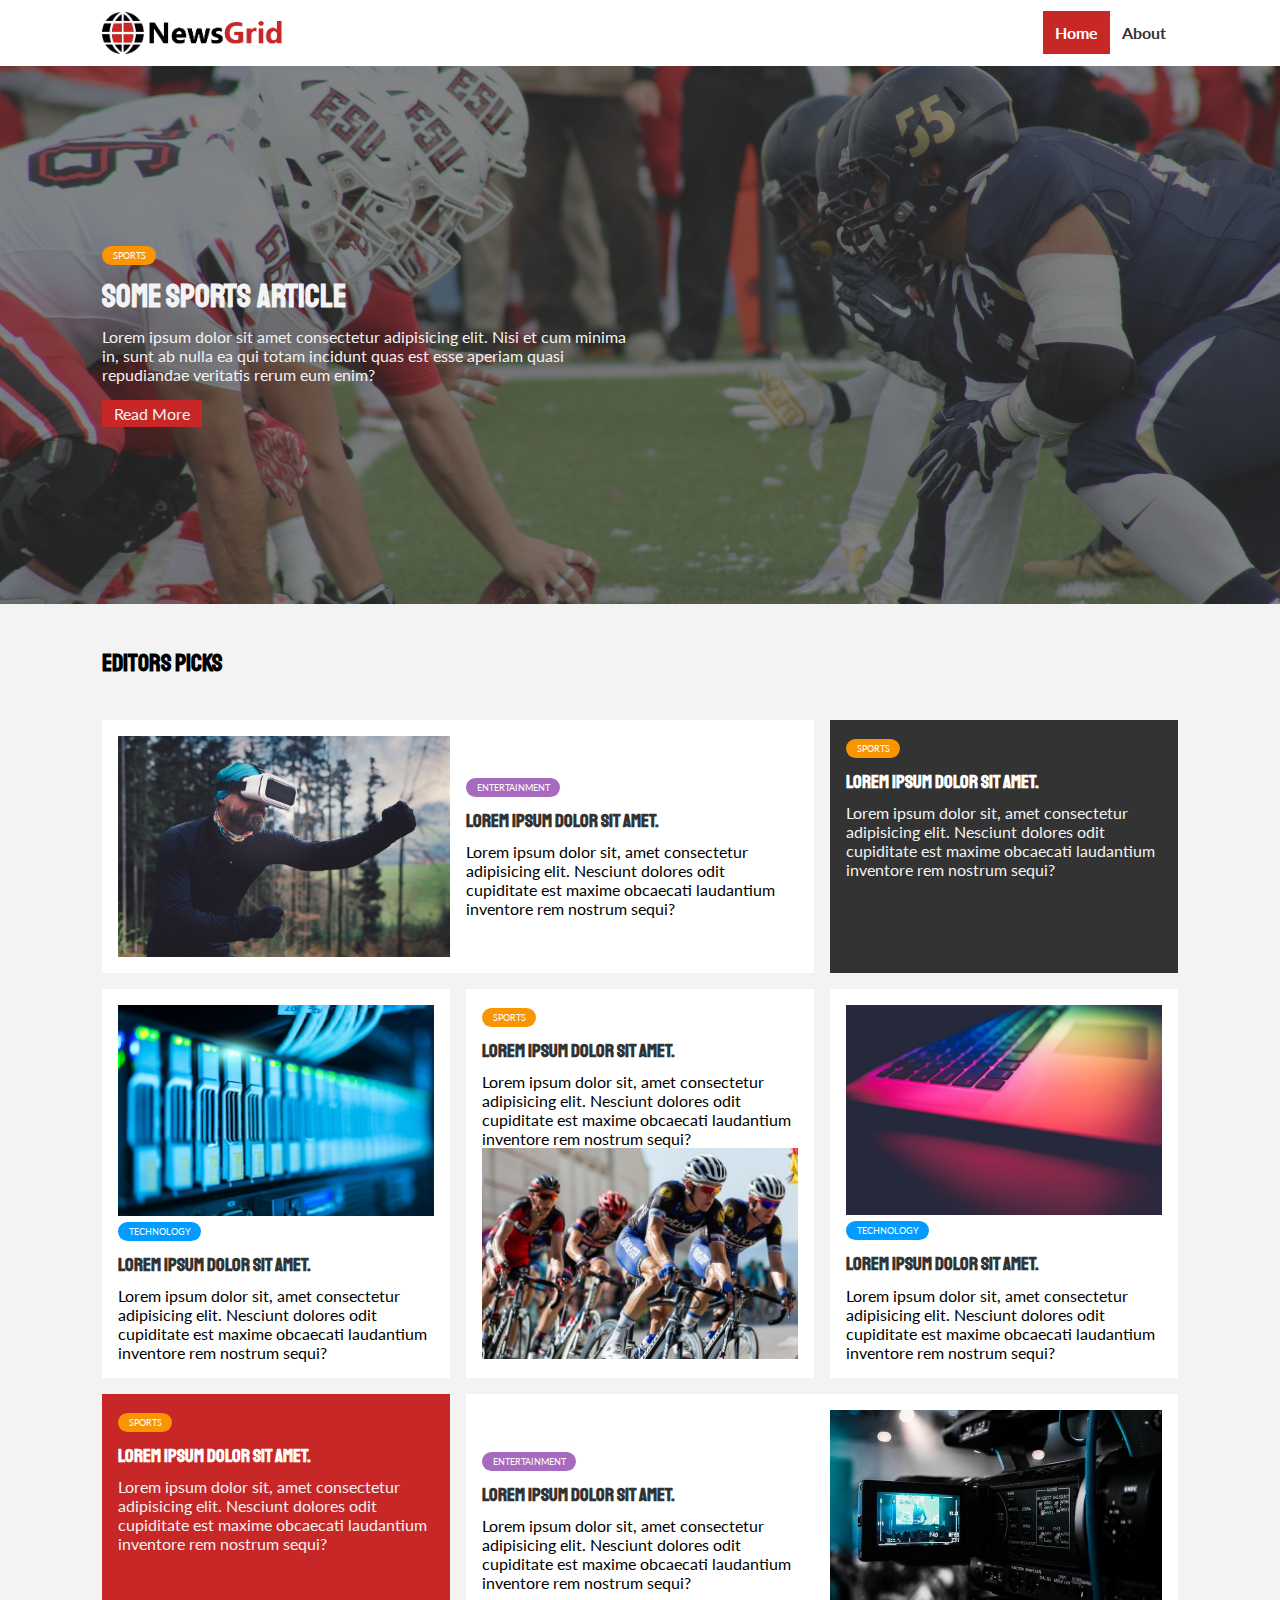
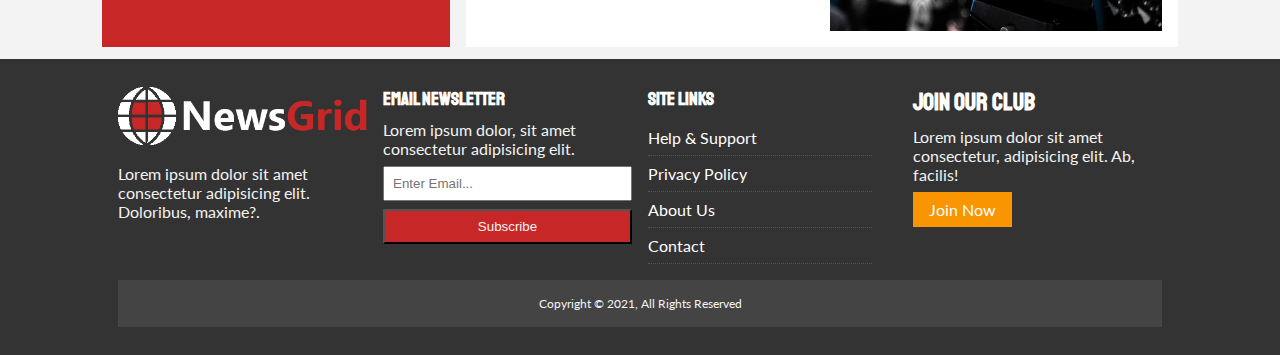
==== index.html @ 9d9fd3ea "Initial commit" ====
<!DOCTYPE html>
<html lang="en">
<head>
    <meta charset="UTF-8">
    <meta http-equiv="X-UA-Compatible" content="IE=edge">
    <meta name="viewport" content="width=device-width, initial-scale=1.0">
    <link rel="shortcut icon" type="image/x-icon" href="favicon.ico">
    <link rel="stylesheet" href="https://use.fontawesome.com/releases/v5.6.3/css/all.css" integrity="sha384-UHRtZLI+pbxtHCWp1t77Bi1L4ZtiqrqD80Kn4Z8NTSRyMA2Fd33n5dQ8lWUE00s/" crossorigin="anonymous">
    <link href="https://fonts.googleapis.com/css?family=Lato|Staatliches" rel="stylesheet">
    <link rel="stylesheet" href="css/style.css">
    <link rel="stylesheet" href="css/mobile.css" media="screen and (max-width:768px)">
    <title>NewsGrid | All Latest News</title>
</head>
<body>
    <nav id="main-nav">
        <div class="container">
            <img src="img/logo.png" alt="News" class="logo">
            <div class="social">
                <a href="https:\\facebook.com" target="_blank"><i class="fab fa-facebook fa-2x"></i></a>
                <a href="https:\\twitter.com" target="_blank"><i class="fab fa-twitter fa-2x"></i></a>
                <a href="https:\\instagram.com" target="_blank"><i class="fab fa-instagram fa-2x"></i></a>
                <a href="https:\\youtube.com" target="_blank"><i class="fab fa-youtube fa-2x"></i></a>
            </div>
            <ul>
                <li><a class="current" href="index.html">Home</a></li>
                <li><a href="about.html">About</a></li>
            </ul>
        </div>
    </nav>
    <header id="showcase">
        <div class="container">
            <div class="showcase-container">
                <div class="showcase-content">
                    <div class="category sports-category">Sports</div>
                    <h1>Some Sports Article</h1>
                    <p>Lorem ipsum dolor sit amet consectetur adipisicing elit. Nisi et cum minima in, sunt ab nulla ea qui totam incidunt quas est esse aperiam quasi repudiandae veritatis rerum eum enim?</p>
                    <a href="article.html" class="btn btn-primary">Read More</a>
                </div>
            </div>
        </div>
    </header>
 <section id="home-articles">
     <div class="container">
         <h2 class="py-2">Editors Picks</h2>
         <div class="articles-container">
             <article class="card">
                 <img src="./img/articles/ent1.jpg" alt="">
                 <div>
                     <div class="category ent-category">Entertainment</div>
                     <h3><a href="articles.html">Lorem ipsum dolor sit amet.</a></h3>
                     <p>Lorem ipsum dolor sit, amet consectetur adipisicing elit. Nesciunt dolores odit cupiditate est maxime obcaecati laudantium inventore rem nostrum sequi?</p>
                 </div>
             </article>
             <article class="card bg-dark">
                     <div class="category sports-category">Sports</div>
                     <h3><a href="articles.html">Lorem ipsum dolor sit amet.</a></h3>
                     <p>Lorem ipsum dolor sit, amet consectetur adipisicing elit. Nesciunt dolores odit cupiditate est maxime obcaecati laudantium inventore rem nostrum sequi?</p>
             </article>
             <article class="card">
                 <img src="./img/articles/tech1.jpg" alt="">
                 <div>
                     <div class="category tech-category">Technology</div>
                     <h3><a href="articles.html">Lorem ipsum dolor sit amet.</a></h3>
                     <p>Lorem ipsum dolor sit, amet consectetur adipisicing elit. Nesciunt dolores odit cupiditate est maxime obcaecati laudantium inventore rem nostrum sequi?</p>
                 </div>
             </article>
             <article class="card">
                 <div>
                     <div class="category sports-category">Sports</div>
                     <h3><a href="articles.html">Lorem ipsum dolor sit amet.</a></h3>
                     <p>Lorem ipsum dolor sit, amet consectetur adipisicing elit. Nesciunt dolores odit cupiditate est maxime obcaecati laudantium inventore rem nostrum sequi?</p>
                     <img src="./img/articles/sports1.jpg" alt="">
                 </div>
             </article>
             <article class="card">
                 <img src="./img/articles/tech2.jpg" alt="">
                 <div>
                     <div class="category tech-category">Technology</div>
                     <h3><a href="articles.html">Lorem ipsum dolor sit amet.</a></h3>
                     <p>Lorem ipsum dolor sit, amet consectetur adipisicing elit. Nesciunt dolores odit cupiditate est maxime obcaecati laudantium inventore rem nostrum sequi?</p>
                 </div>
             </article>
             <article class="card bg-primary">
                 <div class="category sports-category">Sports</div>
                 <h3><a href="articles.html">Lorem ipsum dolor sit amet.</a></h3>
                 <p>Lorem ipsum dolor sit, amet consectetur adipisicing elit. Nesciunt dolores odit cupiditate est maxime obcaecati laudantium inventore rem nostrum sequi?</p>
             </article>
             <article class="card">
                 <div>
                     <div class="category ent-category">Entertainment</div>
                     <h3><a href="articles.html">Lorem ipsum dolor sit amet.</a></h3>
                     <p>Lorem ipsum dolor sit, amet consectetur adipisicing elit. Nesciunt dolores odit cupiditate est maxime obcaecati laudantium inventore rem nostrum sequi?</p>
                 </div>
                 <img src="./img/articles/ent2.jpg" alt="">
             </article>
       </div>
 </div>
 </section>
 <footer id="footer-info" class="bg-dark">
     <div class="container">
         <div class="footer-container">
             <div>
                 <img src="./img/logo_light.png" alt="">
                 <p>Lorem ipsum dolor sit amet consectetur adipisicing elit. Doloribus, maxime?.</p>
             </div>
             <div>
                 <h3>Email NewsLetter</h3>
                 <p>Lorem ipsum dolor, sit amet consectetur adipisicing elit.</p>
                 <input type="email" placeholder="Enter Email...">
                 <input type="submit" value="Subscribe" class="btn btn-primary">
             </div>
             <div>
                 <h3>Site Links</h3>
                 <ul class="list">
                     <li><a href="#">Help & Support</a></li>
                     <li><a href="#">Privacy Policy</a></li>
                     <li><a href="#">About Us</a></li>
                     <li><a href="#">Contact</a></li>
                 </ul>
             </div>
             <div>
                 <h2>Join Our Club</h2>
                 <p>Lorem ipsum dolor sit amet consectetur, adipisicing elit. Ab, facilis!</p>
                 <a href="#" class="btn btn-secondary">Join Now</a>
             </div>
             <p>Copyright &copy; 2021, All Rights Reserved</p>
         </div>
     </div>
 </footer>
</body>
</html>
---- css/style.css ----
:root{
--primary-color:#c72727;
--secondary-color:#f99500;
--light-color:#f3f3f3;
--dark-color:#333;
--max-width:1100px;
}
.category{
--sports-color:#f99500;
--ent-color:#a66bbe;
--tech-color:#009cff;
}
*{
margin:0;
padding:0;
box-sizing:border-box;
}
body{
font-family:'Lato',sans-serif;
background:var(--light-color);
}
ul{
list-style:none;
}
a{
text-decoration:none;
color:#333;
}
img{
width:100%;
}
/*Utility Classes*/
h1, h2, h3, h4, h5, h6{
font-family: 'Staatliches',cursive;
margin-bottom: 0.55rem;
line-height:1.3;
}
.container{
max-width: var(--max-width);
overflow:hidden;
margin:auto;
padding: 0.75rem;
}
.btn{
padding:0.25rem 0.75rem;
color:var(--light-color);
display:inline-block;
}
.btn-dark{background:var(--dark-color);}
.btn-primary{background:var(--primary-color);}
.btn-secondary{background:var(--secondary-color);}
.btn-block{
display:block;
width:100%;
text-align:center;
margin-top:0.5rem;
}
.btn:hover{
opacity:0.9;
}
.category{
display:inline-block;
border-radius:10px;
font-size:0.55rem;
text-transform:uppercase;
color:#fff;
margin-bottom:0.75rem;
padding:0.25rem 0.66rem;
}
.card{
background:#fff;
padding:1rem;
}
.py-1{padding:1.5rem 0}
.py-2{padding:2rem 0}
.py-3{padding:3rem 0}
.bg-dark{background:var(--dark-color);}
.bg-primary{background:var(--primary-color);}
.bg-secondary{background:var(--secondary-color);}
.bg-dark{
background:var(--dark-color);
color:var(--light-color);
}
.bg-primary{
background:var(--primary-color);
color:var(--light-color);
}
.bg-secondary{
background:var(--secondary-color);
color:var(--light-color);
}
.bg-dark h1,
.bg-dark h2,
.bg-dark h3,
.bg-dark a,
.bg-primary h1,
.bg-primary h2,
.bg-primary h3,
.bg-primary a,
.bg-secondary h1,
.bg-secondary h2,
.bg-secondary h3,
.bg-secondary a{
color:#fff;
}
.l-heading{
font-size:3rem;
}
.list li {
padding: .5rem 0;
border-bottom: #555 dotted 1px;
width: 90%;
}
.list li a:hover {
color: var(--primary-color) !important;
}
/*Main Navbar*/
#main-nav{
position:sticky;
top:0;
background:#fff;
z-index:2;
}
#main-nav .logo{
    width:180px;
}
#main-nav .container{
display:grid;
grid-template-columns: 6fr 3fr 2fr;
align-items:center;
}
#main-nav ul{
justify-self:end;
display:flex;
}
#main-nav ul li a{
padding:0.75rem;
font-weight:bold;
}
#main-nav ul li a.current{
    background:var(--primary-color);
    color:#fff;
}
#main-nav ul li a:hover{
background:var(--light-color);
color:#333;
}
#main-nav .social{
justify-self:center;
}
#main-nav .social i{
    padding-right:0.5rem;
    color:#777;
}
/*ShowCase*/
#showcase{
background:var(--dark-color);
color:var(--light-color);
padding:2rem;
position:relative;
}
#showcase:before{
content:'';
background:url(../img/featured.jpg) no-repeat center center/cover;
position:absolute;
top:0;
left:0;
width:100%;
height:100%;
opacity:0.4;
}
#showcase .showcase-container{
display:grid;
grid-template-columns:repeat(2, 1fr);
align-items:center;
justify-content:center;
height:50vh;
}
.sports-category{background:var(--sports-color);}
.ent-category{background:var(--ent-color);}
.tech-category{background:var(--tech-color);}
#showcase .showcase-container p{
margin-bottom:1rem;
}
#showcase .showcase-content{
z-index:1;
}
/*Articles*/
#home-articles .articles-container{
display:grid;
grid-template-columns:repeat(3, 1fr);
grid-gap:1rem;
}
#home-articles .articles-container > *:first-child,
#home-articles .articles-container > *:last-child{
display:grid;
grid-template-columns:repeat(2, 1fr);
grid-gap:1rem;
align-items:center;
grid-column:1 / span 2;
}
#home-articles .articles-container > *:last-child{
grid-column:2/ span 2;
}
/*Footer*/
#footer-info .footer-container{
display:grid;
grid-template-columns:repeat(4, 1fr);
grid-gap:1rem;
padding:1rem;
}
#footer-info .footer-container div:first-child img{
margin-bottom:1rem;
}
#footer-info .footer-container > p{
background:rgb(68, 68, 68);
grid-column: 1/ span 4;
padding:1rem;
text-align:center;
font-size: 0.75rem;
}
#footer-info .footer-container div:nth-child(2) input {
width:100%;
margin-top:0.5rem;
padding:0.5rem;
}
#footer-info .footer-container div:nth-child(4) a{
margin-top:0.5rem;
padding:0.5rem 1rem;
}
/*Main article*/
.page-container {
    display: grid;
    grid-template-columns: 5fr 2fr;
    margin: 2rem 0;
    grid-gap: 1.5rem;
  }
  
  .page-container > *:first-child {
    grid-row: 1 / span 3;
  }
/*Main Article*/
#article .meta{
display:flex;
justify-content:space-between;
align-items:center;
background:#eee;
padding:0.25rem;
}
#article .meta .category{
margin-top:0.5rem;
}
---- css/mobile.css ----
/*Nav Bar*/
#main-nav .social{
   display:none;
}
#main-nav .container{
    grid-template-columns:1fr;
}
#main-nav .logo,
#main-nav ul{
    justify-self:center;
}
#main-nav .logo{
    margin-bottom:0.75rem;
}
#main-nav ul li a{
    padding: 0.25rem;
}
/*Showcase*/
#showcase .showcase-container{
    grid-template-columns:1fr;
}
/*Articles*/
#home-articles .articles-container{
    grid-template-columns:repeat(2, 1fr);
}
#home-articles .articles-container *:first-child,
#home-articles .articles-container *:last-child{
    grid-template-columns:1fr;
    grid-column:1;
}
/*Main Article*/
.page-container{
    grid-template-columns:1fr;
    text-align:center;
}
/*Main footer*/
#footer-info .footer-container{
    align-items:center;
    justify-content:center;
    text-align:center;
}
#footer-info .footer-container,
#footer-info .footer-container > p{
    grid-template-columns:1fr;
    grid-column:1;
}
#footer-info .footer-container > *:first-child img{
    width:180px;
}
#footer-info .footer-container div:first-child,
#footer-info .footer-container div:nth-child(2){
    border-bottom: #555 dotted 1px;
    padding:0.5rem;
}
@media(max-width:600px){
    .l-heading{
        font-size:2rem;
    }
    #home-articles .articles-container{
        grid-template-columns:1fr;
        align-items:center;
        text-align:center;
        justify-content:center;
    }
}
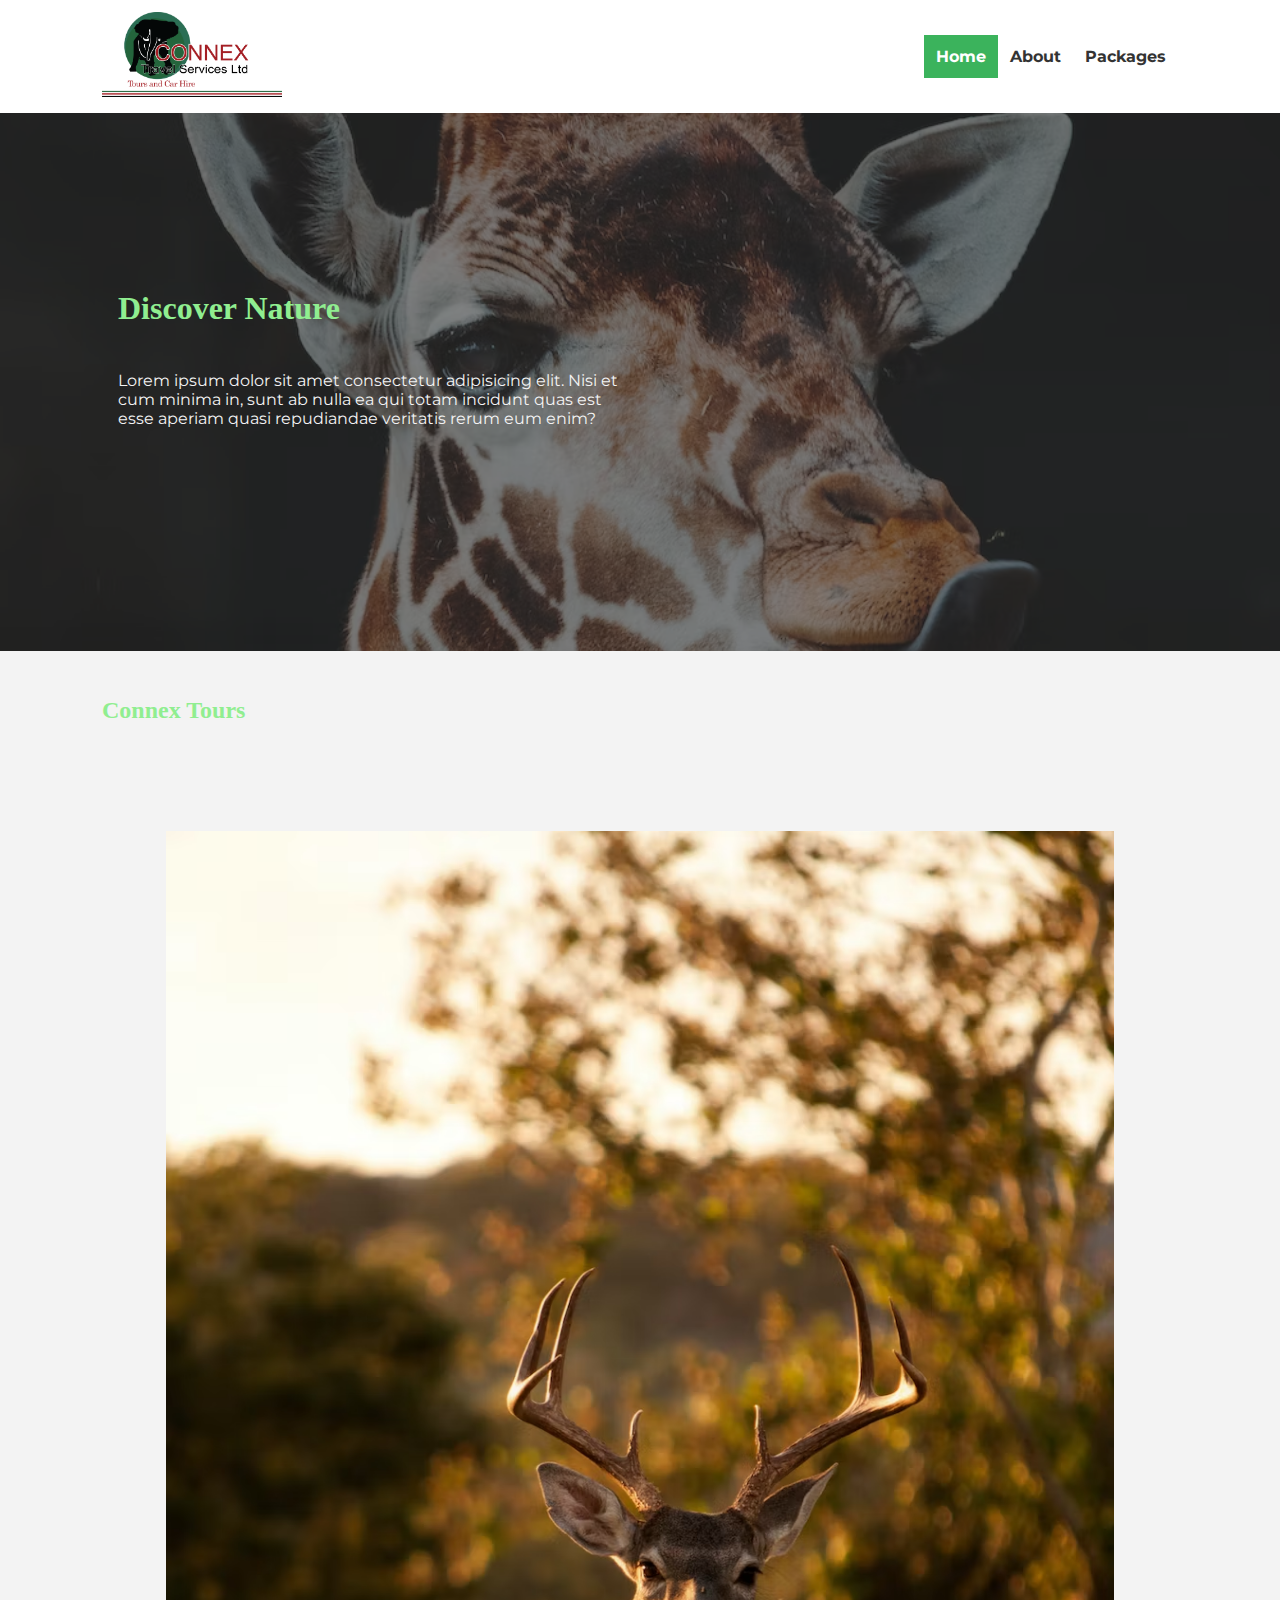
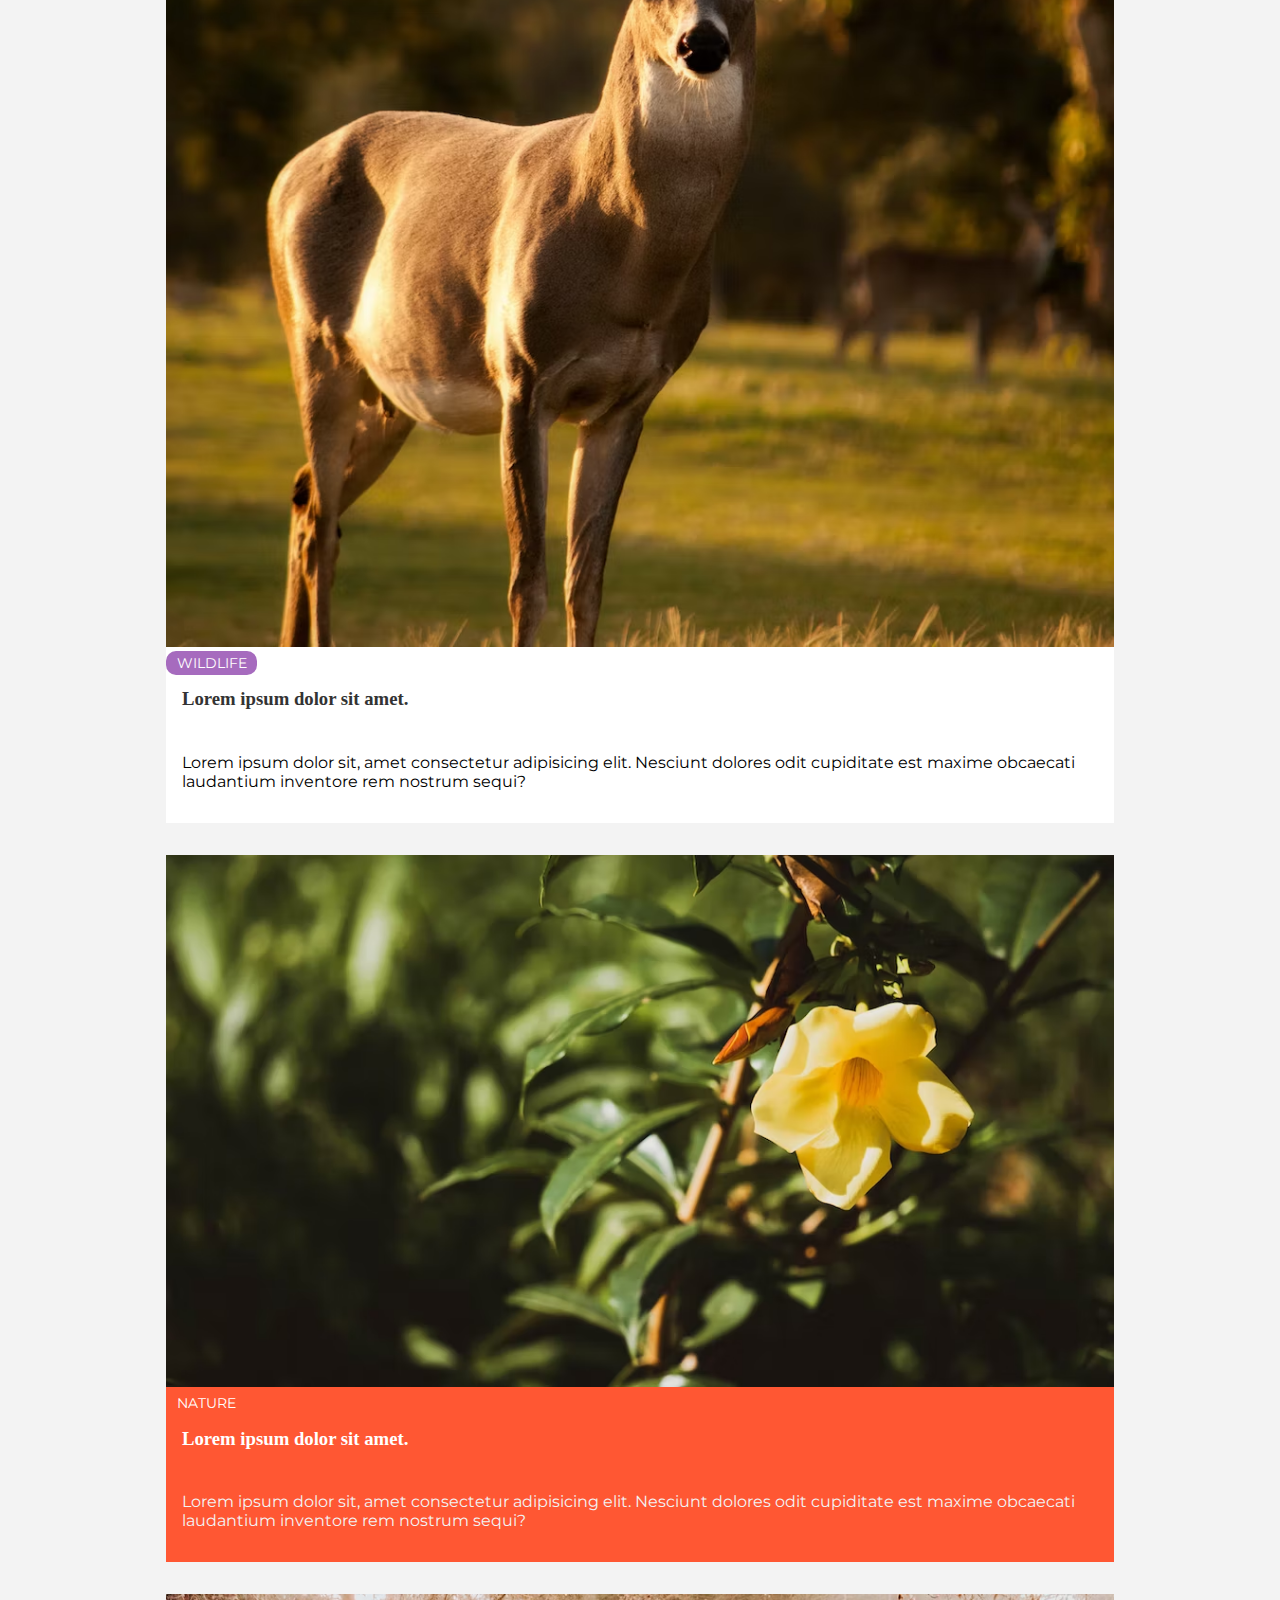
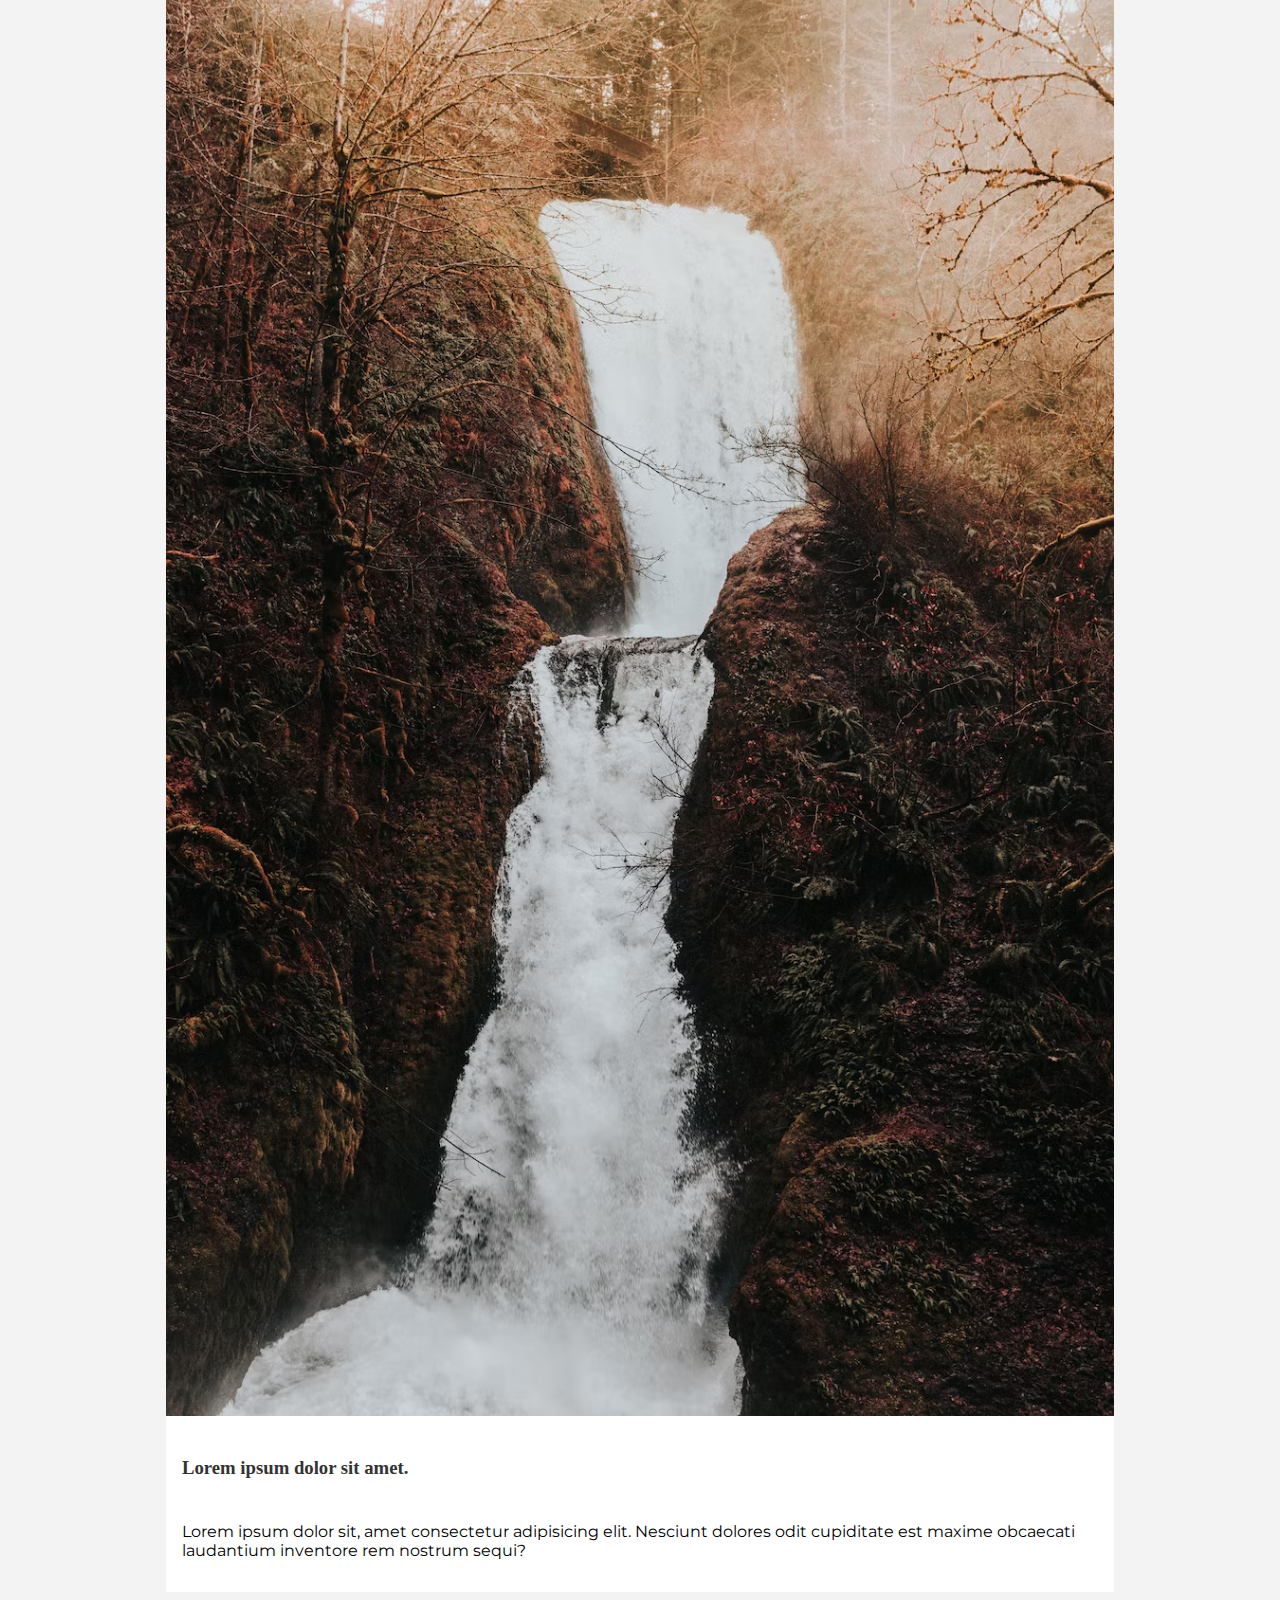
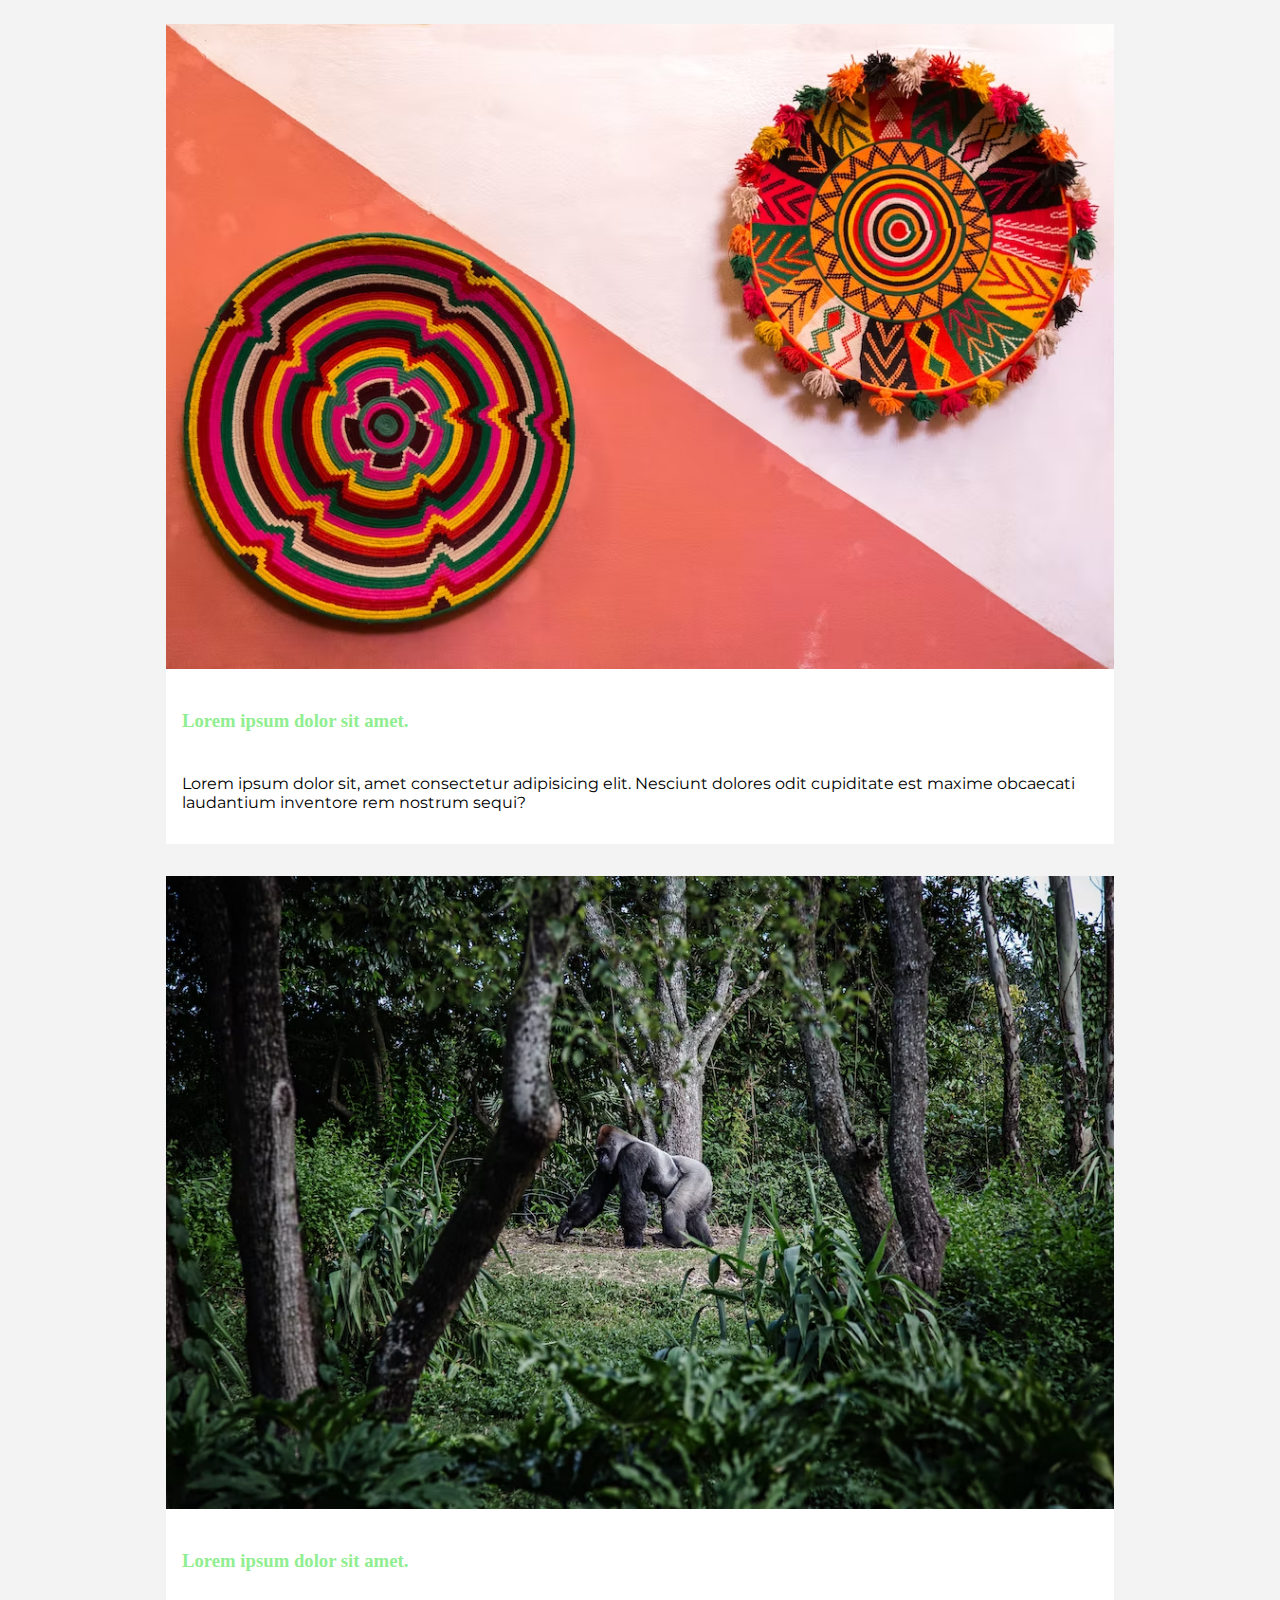
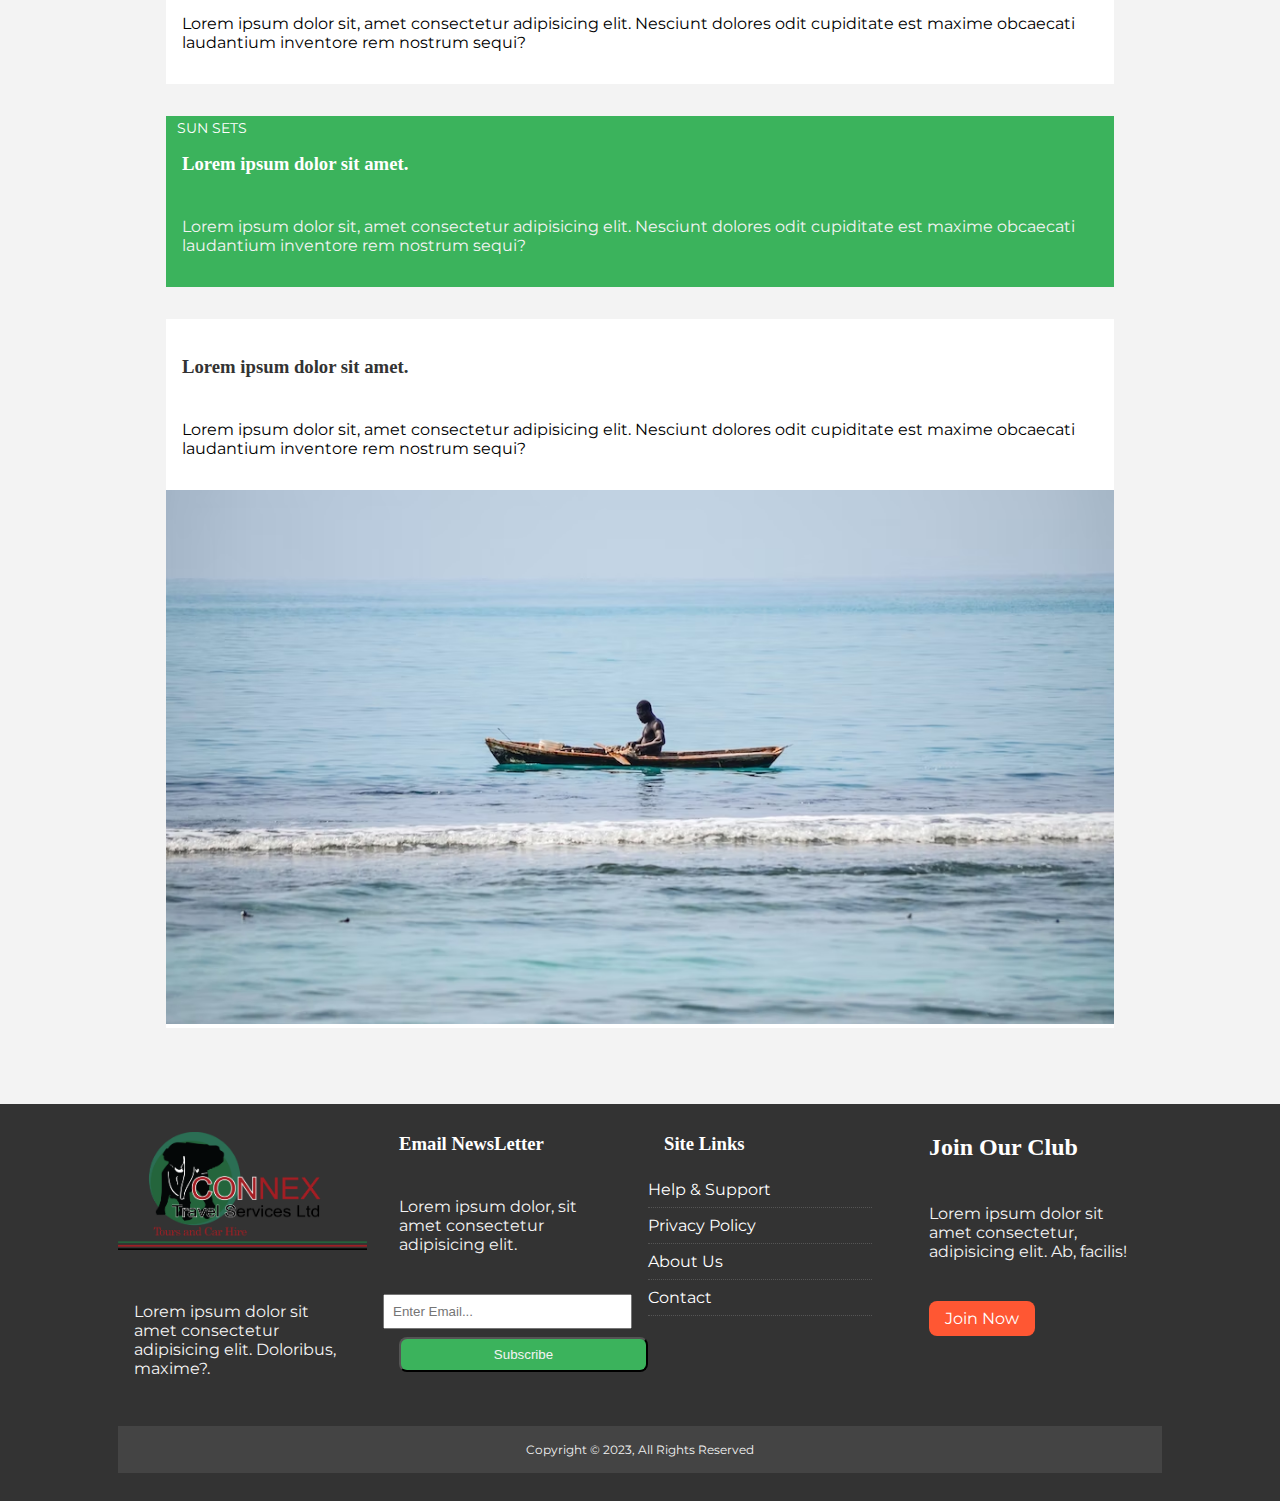
==== commit 131b52eb: "First commit- Waiting for Owen's changes" ====
--- a/index.html
+++ b/index.html
@@ -5,25 +5,28 @@
     <meta http-equiv="X-UA-Compatible" content="IE=edge">
     <meta name="viewport" content="width=device-width, initial-scale=1.0">
     <link rel="shortcut icon" type="image/x-icon" href="favicon.ico">
-    <link rel="stylesheet" href="https://use.fontawesome.com/releases/v5.6.3/css/all.css" integrity="sha384-UHRtZLI+pbxtHCWp1t77Bi1L4ZtiqrqD80Kn4Z8NTSRyMA2Fd33n5dQ8lWUE00s/" crossorigin="anonymous">
+    <link href="https://fonts.googleapis.com/css2?family=Montserrat&family=Permanent+Marker&display=swap" rel="stylesheet">
     <link href="https://fonts.googleapis.com/css?family=Lato|Staatliches" rel="stylesheet">
     <link rel="stylesheet" href="css/style.css">
     <link rel="stylesheet" href="css/mobile.css" media="screen and (max-width:768px)">
-    <title>NewsGrid | All Latest News</title>
+    <title>Connex | Tourism</title>
 </head>
 <body>
     <nav id="main-nav">
         <div class="container">
-            <img src="img/logo.png" alt="News" class="logo">
+            <div class="logo">
+                <img src="./img/Asset 6.png" alt="elephant">
+            </div>
             <div class="social">
-                <a href="https:\\facebook.com" target="_blank"><i class="fab fa-facebook fa-2x"></i></a>
-                <a href="https:\\twitter.com" target="_blank"><i class="fab fa-twitter fa-2x"></i></a>
-                <a href="https:\\instagram.com" target="_blank"><i class="fab fa-instagram fa-2x"></i></a>
-                <a href="https:\\youtube.com" target="_blank"><i class="fab fa-youtube fa-2x"></i></a>
+                <a href="#" target="_blank"><i class="fab fa-facebook fa-2x"></i></a>
+                <a href="#" target="_blank"><i class="fab fa-twitter fa-2x"></i></a>
+                <a href="#" target="_blank"><i class="fa-brands fa-linkedin fa-2x"></i></a>
+                <a href="#" target="_blank"><i class="fa-brands fa-whatsapp fa-2x"></i></a>
             </div>
             <ul>
-                <li><a class="current" href="index.html">Home</a></li>
-                <li><a href="about.html">About</a></li>
+                <li><a class="current list" href="index.html">Home</a></li>
+                <li><a class="list"href="about.html">About</a></li>
+                <li><a href="#">Packages</a></li>
             </ul>
         </div>
     </nav>
@@ -31,83 +34,85 @@
         <div class="container">
             <div class="showcase-container">
                 <div class="showcase-content">
-                    <div class="category sports-category">Sports</div>
-                    <h1>Some Sports Article</h1>
+                    <h1>Discover Nature</h1>
                     <p>Lorem ipsum dolor sit amet consectetur adipisicing elit. Nisi et cum minima in, sunt ab nulla ea qui totam incidunt quas est esse aperiam quasi repudiandae veritatis rerum eum enim?</p>
-                    <a href="article.html" class="btn btn-primary">Read More</a>
                 </div>
             </div>
         </div>
     </header>
  <section id="home-articles">
      <div class="container">
-         <h2 class="py-2">Editors Picks</h2>
+         <h2 class="py-2 logo">Connex Tours</h2>
          <div class="articles-container">
              <article class="card">
-                 <img src="./img/articles/ent1.jpg" alt="">
+                 <img src="./img/photo-1484406566174-9da000fda645.avif" alt="">
+                 <div class="category animals-category">WildLife</div>
                  <div>
-                     <div class="category ent-category">Entertainment</div>
                      <h3><a href="articles.html">Lorem ipsum dolor sit amet.</a></h3>
                      <p>Lorem ipsum dolor sit, amet consectetur adipisicing elit. Nesciunt dolores odit cupiditate est maxime obcaecati laudantium inventore rem nostrum sequi?</p>
                  </div>
              </article>
-             <article class="card bg-dark">
-                     <div class="category sports-category">Sports</div>
-                     <h3><a href="articles.html">Lorem ipsum dolor sit amet.</a></h3>
+             <article class="card bg-secondary">
+                    <img src="./img/photo-1671830019070-3a8bf700819f.avif" alt="">
+                     <div class="category sports-category">Nature</div>
+                     <h3>Lorem ipsum dolor sit amet.</h3>
                      <p>Lorem ipsum dolor sit, amet consectetur adipisicing elit. Nesciunt dolores odit cupiditate est maxime obcaecati laudantium inventore rem nostrum sequi?</p>
              </article>
              <article class="card">
-                 <img src="./img/articles/tech1.jpg" alt="">
+                 <img src="./img/photo-1543971928-c58960f9e4e8.avif" alt="">
                  <div>
-                     <div class="category tech-category">Technology</div>
+                     <div class="category tech-category">Site Seeing</div>
                      <h3><a href="articles.html">Lorem ipsum dolor sit amet.</a></h3>
                      <p>Lorem ipsum dolor sit, amet consectetur adipisicing elit. Nesciunt dolores odit cupiditate est maxime obcaecati laudantium inventore rem nostrum sequi?</p>
                  </div>
              </article>
              <article class="card">
                  <div>
-                     <div class="category sports-category">Sports</div>
-                     <h3><a href="articles.html">Lorem ipsum dolor sit amet.</a></h3>
+                    <img src="./img/photo-1556379069-7c1b1b8990b0.avif" alt="">
+                     <div class="category sports-category">Culture</div>
+                     <h3>Lorem ipsum dolor sit amet.</h3>
                      <p>Lorem ipsum dolor sit, amet consectetur adipisicing elit. Nesciunt dolores odit cupiditate est maxime obcaecati laudantium inventore rem nostrum sequi?</p>
-                     <img src="./img/articles/sports1.jpg" alt="">
                  </div>
              </article>
              <article class="card">
-                 <img src="./img/articles/tech2.jpg" alt="">
+                 <img src="./img/photo-1509897739002-791fa79aac9b.avif" alt="">
                  <div>
-                     <div class="category tech-category">Technology</div>
-                     <h3><a href="articles.html">Lorem ipsum dolor sit amet.</a></h3>
+                     <div class="category tech-category">Nature Walks</div>
+                     <h3>Lorem ipsum dolor sit amet.</h3>
                      <p>Lorem ipsum dolor sit, amet consectetur adipisicing elit. Nesciunt dolores odit cupiditate est maxime obcaecati laudantium inventore rem nostrum sequi?</p>
                  </div>
              </article>
              <article class="card bg-primary">
-                 <div class="category sports-category">Sports</div>
+                 <div class="category sports-category">Sun Sets</div>
                  <h3><a href="articles.html">Lorem ipsum dolor sit amet.</a></h3>
                  <p>Lorem ipsum dolor sit, amet consectetur adipisicing elit. Nesciunt dolores odit cupiditate est maxime obcaecati laudantium inventore rem nostrum sequi?</p>
              </article>
              <article class="card">
                  <div>
-                     <div class="category ent-category">Entertainment</div>
+                     <div class="category ent-category">Wild Life</div>
                      <h3><a href="articles.html">Lorem ipsum dolor sit amet.</a></h3>
                      <p>Lorem ipsum dolor sit, amet consectetur adipisicing elit. Nesciunt dolores odit cupiditate est maxime obcaecati laudantium inventore rem nostrum sequi?</p>
                  </div>
-                 <img src="./img/articles/ent2.jpg" alt="">
+                 <img src="./img/photo-1528846335381-eb8efa2080a8.avif" alt="">
              </article>
        </div>
+
  </div>
  </section>
  <footer id="footer-info" class="bg-dark">
      <div class="container">
          <div class="footer-container">
              <div>
-                 <img src="./img/logo_light.png" alt="">
+                <img src="./img/Asset 6.png" alt="">
                  <p>Lorem ipsum dolor sit amet consectetur adipisicing elit. Doloribus, maxime?.</p>
              </div>
              <div>
                  <h3>Email NewsLetter</h3>
                  <p>Lorem ipsum dolor, sit amet consectetur adipisicing elit.</p>
-                 <input type="email" placeholder="Enter Email...">
-                 <input type="submit" value="Subscribe" class="btn btn-primary">
+                 <form name="contact" method="POST" data-netlify="true">
+                     <input type="email" placeholder="Enter Email...">
+                     <input type="submit" value="Subscribe" class="btn btn-primary">
+                 </form>
              </div>
              <div>
                  <h3>Site Links</h3>
@@ -123,7 +128,7 @@
                  <p>Lorem ipsum dolor sit amet consectetur, adipisicing elit. Ab, facilis!</p>
                  <a href="#" class="btn btn-secondary">Join Now</a>
              </div>
-             <p>Copyright &copy; 2021, All Rights Reserved</p>
+             <p>Copyright &copy; 2023, All Rights Reserved</p>
          </div>
      </div>
  </footer>
--- a/css/style.css
+++ b/css/style.css
@@ -1,14 +1,14 @@
 :root{
---primary-color:#c72727;
---secondary-color:#f99500;
+--secondary-color:#FF5733;
+--primary-color:#3BB35C;
 --light-color:#f3f3f3;
 --dark-color:#333;
 --max-width:1100px;
 }
 .category{
---sports-color:#f99500;
+--wildlife-color:#f99500;
 --ent-color:#a66bbe;
---tech-color:#009cff;
+--nature-color:#009cff;
 }
 *{
 margin:0;
@@ -16,11 +16,13 @@
 box-sizing:border-box;
 }
 body{
-font-family:'Lato',sans-serif;
+font-family: 'Montserrat', sans-serif;
 background:var(--light-color);
 }
 ul{
+margin-top: 1rem;
 list-style:none;
+margin-bottom: 1rem;
 }
 a{
 text-decoration:none;
@@ -29,11 +31,16 @@
 img{
 width:100%;
 }
+p{
+padding:2rem 1rem;
+}
 /*Utility Classes*/
 h1, h2, h3, h4, h5, h6{
-font-family: 'Staatliches',cursive;
+font-family: 'Permanent Marker', cursive;
 margin-bottom: 0.55rem;
 line-height:1.3;
+color: #90EE90;
+padding-left: 1rem;
 }
 .container{
 max-width: var(--max-width);
@@ -41,10 +48,15 @@
 margin:auto;
 padding: 0.75rem;
 }
+.text-center{
+justify-content: center;
+}
 .btn{
-padding:0.25rem 0.75rem;
+padding:0.5rem 0.75rem;
+margin: 0.75rem 1rem;
 color:var(--light-color);
 display:inline-block;
+border-radius: 0.5rem;
 }
 .btn-dark{background:var(--dark-color);}
 .btn-primary{background:var(--primary-color);}
@@ -57,19 +69,23 @@
 }
 .btn:hover{
 opacity:0.9;
+background: var(--primary-color);
+color: #ffff;
 }
 .category{
 display:inline-block;
 border-radius:10px;
-font-size:0.55rem;
+font-size:0.85rem;
 text-transform:uppercase;
 color:#fff;
 margin-bottom:0.75rem;
 padding:0.25rem 0.66rem;
+
 }
 .card{
 background:#fff;
-padding:1rem;
+padding:0;
+align-items:center;
 }
 .py-1{padding:1.5rem 0}
 .py-2{padding:2rem 0}
@@ -107,7 +123,7 @@
 font-size:3rem;
 }
 .list li {
-padding: .5rem 0;
+padding: .5rem 0rem;
 border-bottom: #555 dotted 1px;
 width: 90%;
 }
@@ -122,7 +138,7 @@
 z-index:2;
 }
 #main-nav .logo{
-    width:180px;
+width:180px;
 }
 #main-nav .container{
 display:grid;
@@ -132,6 +148,7 @@
 #main-nav ul{
 justify-self:end;
 display:flex;
+justify-content: space-between;
 }
 #main-nav ul li a{
 padding:0.75rem;
@@ -161,7 +178,7 @@
 }
 #showcase:before{
 content:'';
-background:url(../img/featured.jpg) no-repeat center center/cover;
+background:url(/img/photo-1574870111867-089730e5a72b.avif) no-repeat center center/cover;
 position:absolute;
 top:0;
 left:0;
@@ -176,9 +193,9 @@
 justify-content:center;
 height:50vh;
 }
-.sports-category{background:var(--sports-color);}
-.ent-category{background:var(--ent-color);}
-.tech-category{background:var(--tech-color);}
+.wildlife-category{background:var(--wildlife-color);}
+.animals-category{background:var(--ent-color);}
+.nature-category{background:var(--nature-color);}
 #showcase .showcase-container p{
 margin-bottom:1rem;
 }
@@ -188,20 +205,21 @@
 /*Articles*/
 #home-articles .articles-container{
 display:grid;
-grid-template-columns:repeat(3, 1fr);
-grid-gap:1rem;
-}
-#home-articles .articles-container > *:first-child,
+grid-template-columns:repeat(1, 1fr);
+grid-gap:2rem;
+padding: 4rem
+}
+/* #home-articles .articles-container > *:first-child,
 #home-articles .articles-container > *:last-child{
 display:grid;
 grid-template-columns:repeat(2, 1fr);
 grid-gap:1rem;
 align-items:center;
 grid-column:1 / span 2;
-}
-#home-articles .articles-container > *:last-child{
+} */
+/* #home-articles .articles-container > *:last-child{
 grid-column:2/ span 2;
-}
+} */
 /*Footer*/
 #footer-info .footer-container{
 display:grid;
--- a/css/mobile.css
+++ b/css/mobile.css
@@ -13,7 +13,9 @@
     margin-bottom:0.75rem;
 }
 #main-nav ul li a{
-    padding: 0.25rem;
+    padding: 1rem;
+    padding-bottom: 0.75rem;
+    margin-left: 2.5rem;
 }
 /*Showcase*/
 #showcase .showcase-container{
@@ -21,7 +23,7 @@
 }
 /*Articles*/
 #home-articles .articles-container{
-    grid-template-columns:repeat(2, 1fr);
+    grid-template-columns:repeat(1, 1fr);
 }
 #home-articles .articles-container *:first-child,
 #home-articles .articles-container *:last-child{
@@ -34,11 +36,6 @@
     text-align:center;
 }
 /*Main footer*/
-#footer-info .footer-container{
-    align-items:center;
-    justify-content:center;
-    text-align:center;
-}
 #footer-info .footer-container,
 #footer-info .footer-container > p{
     grid-template-columns:1fr;
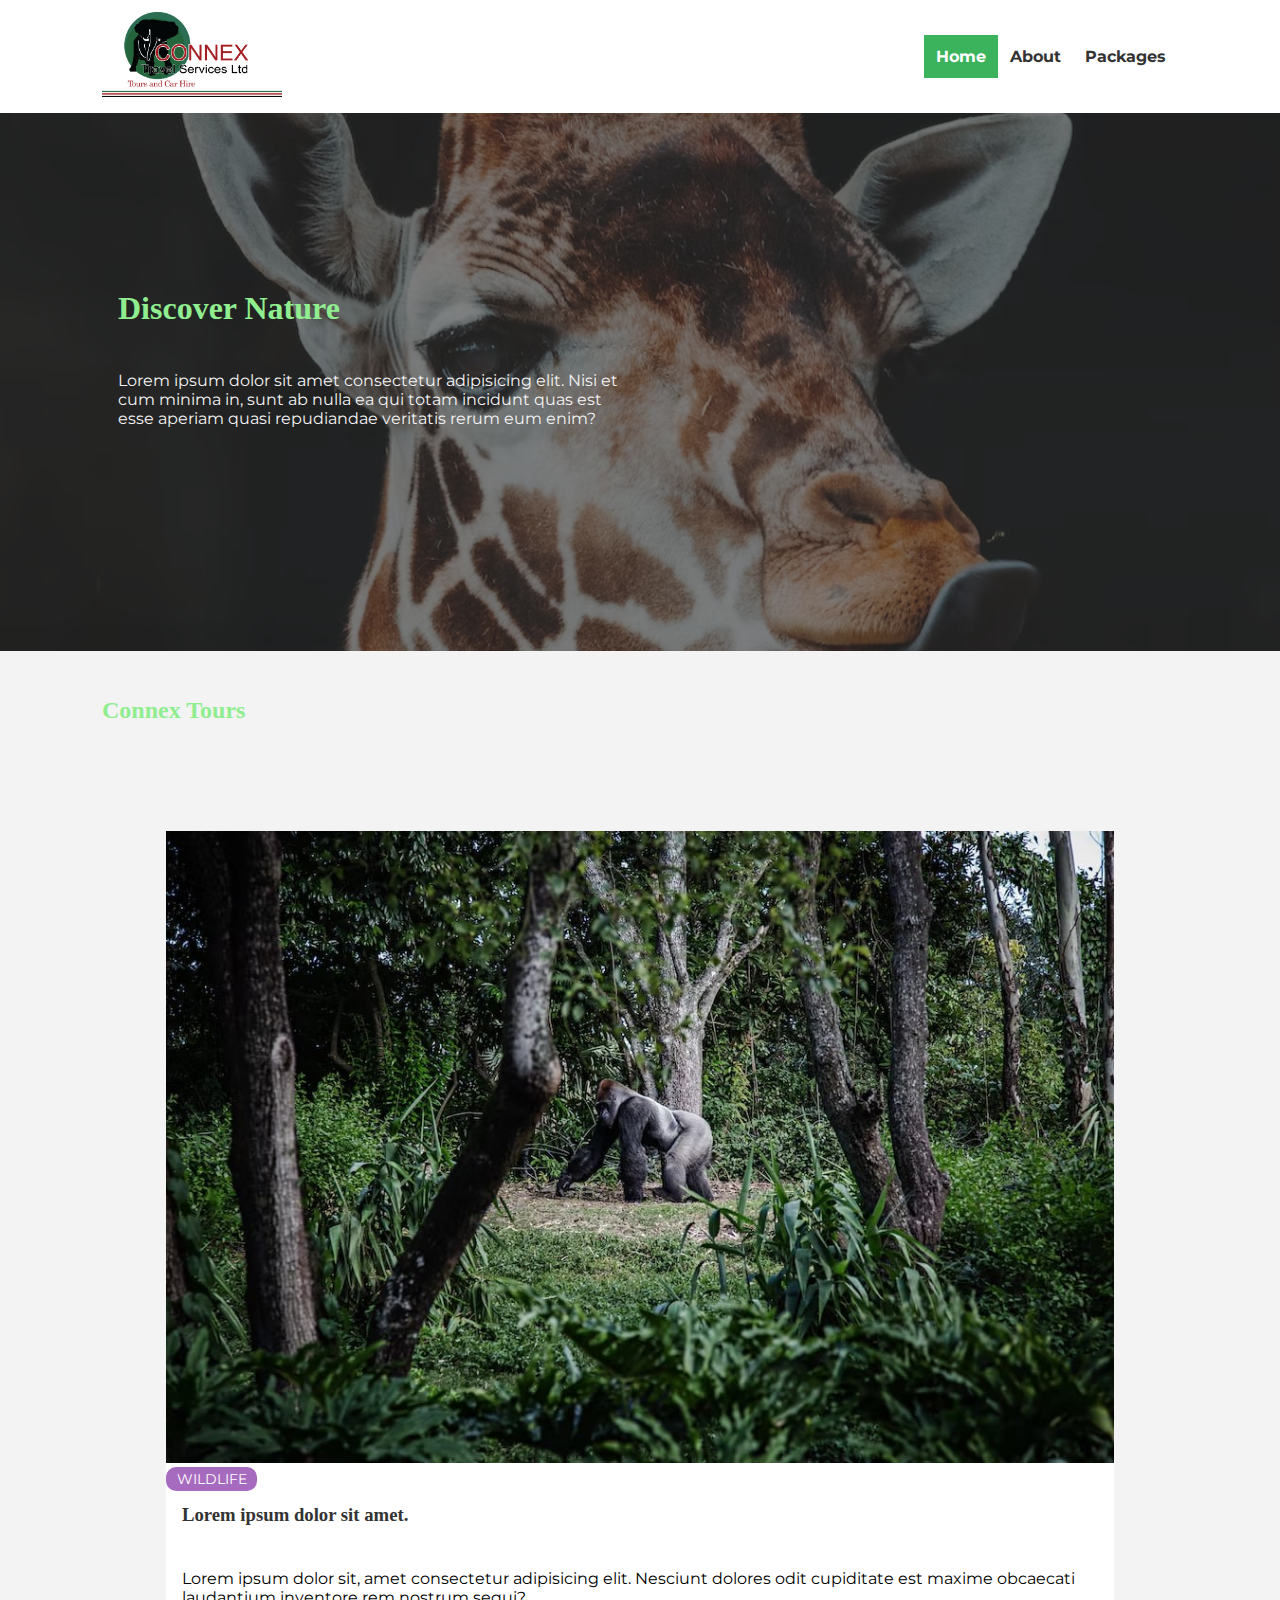
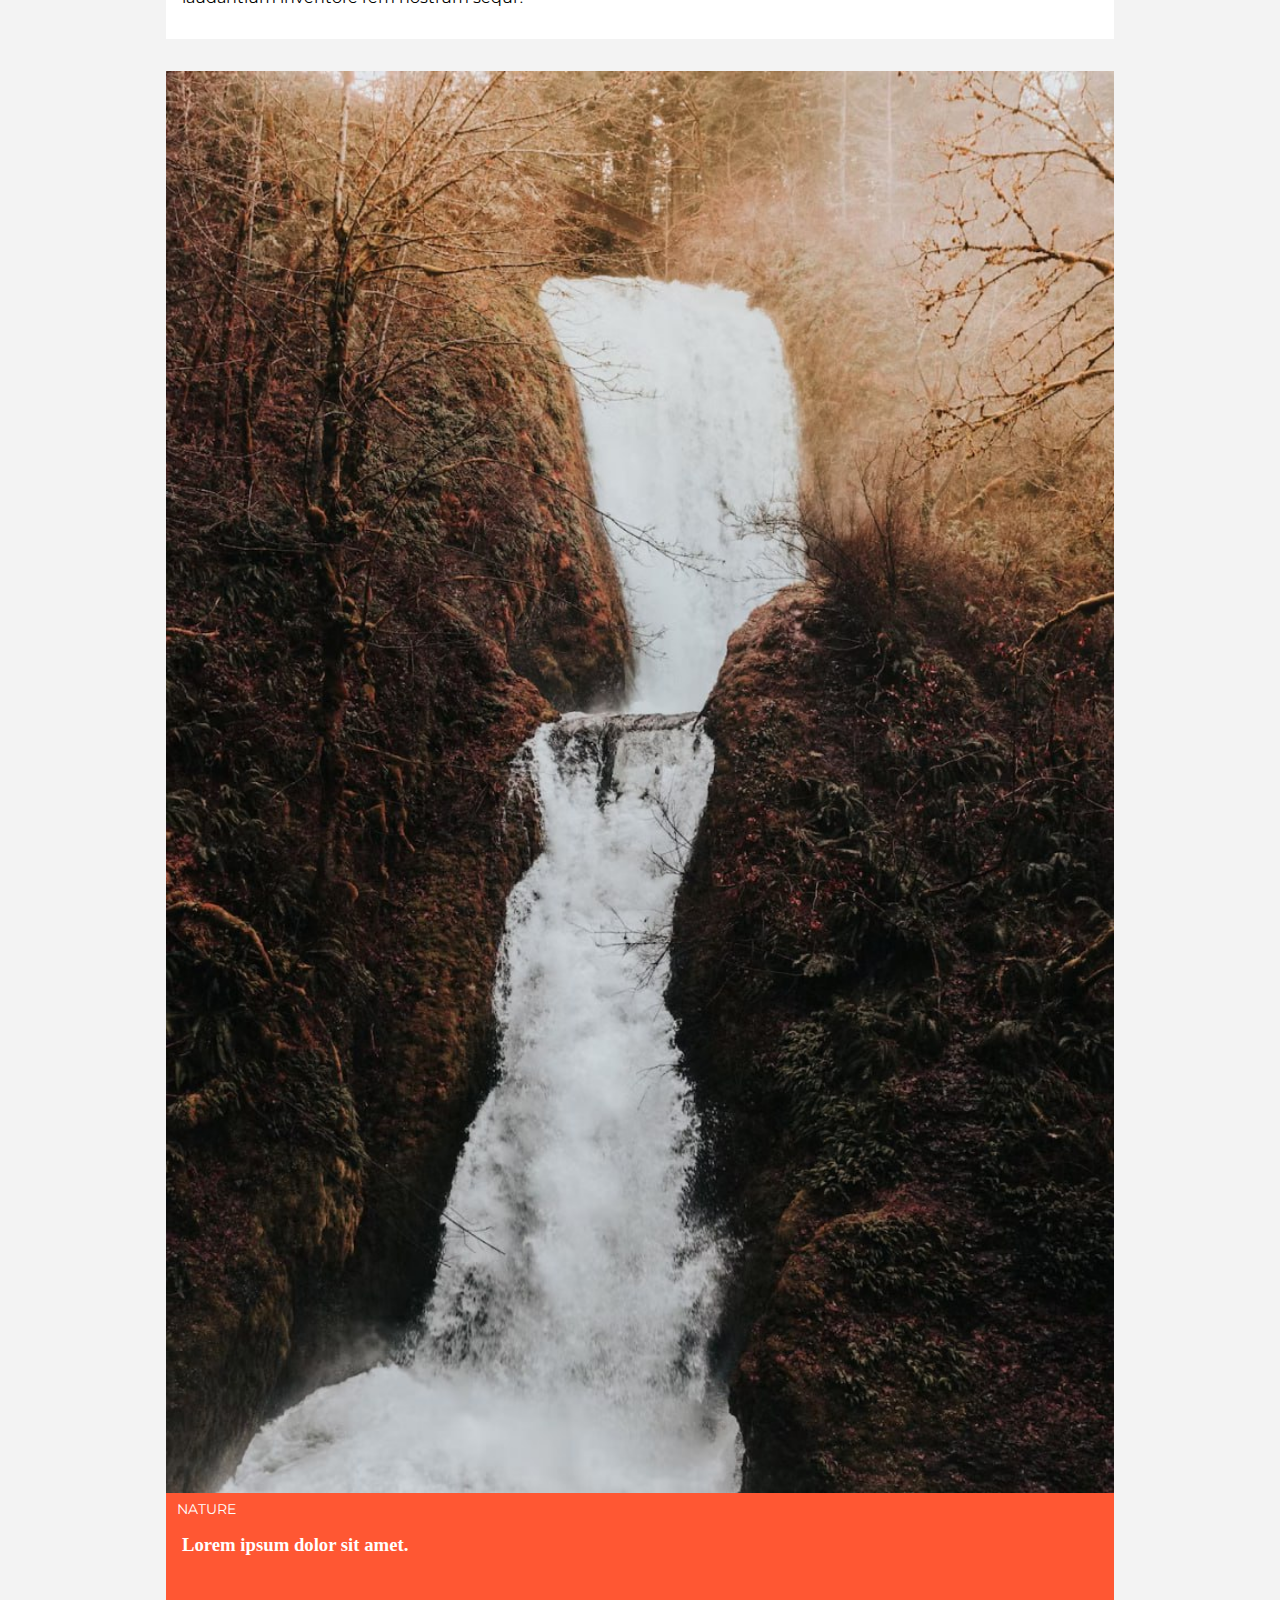
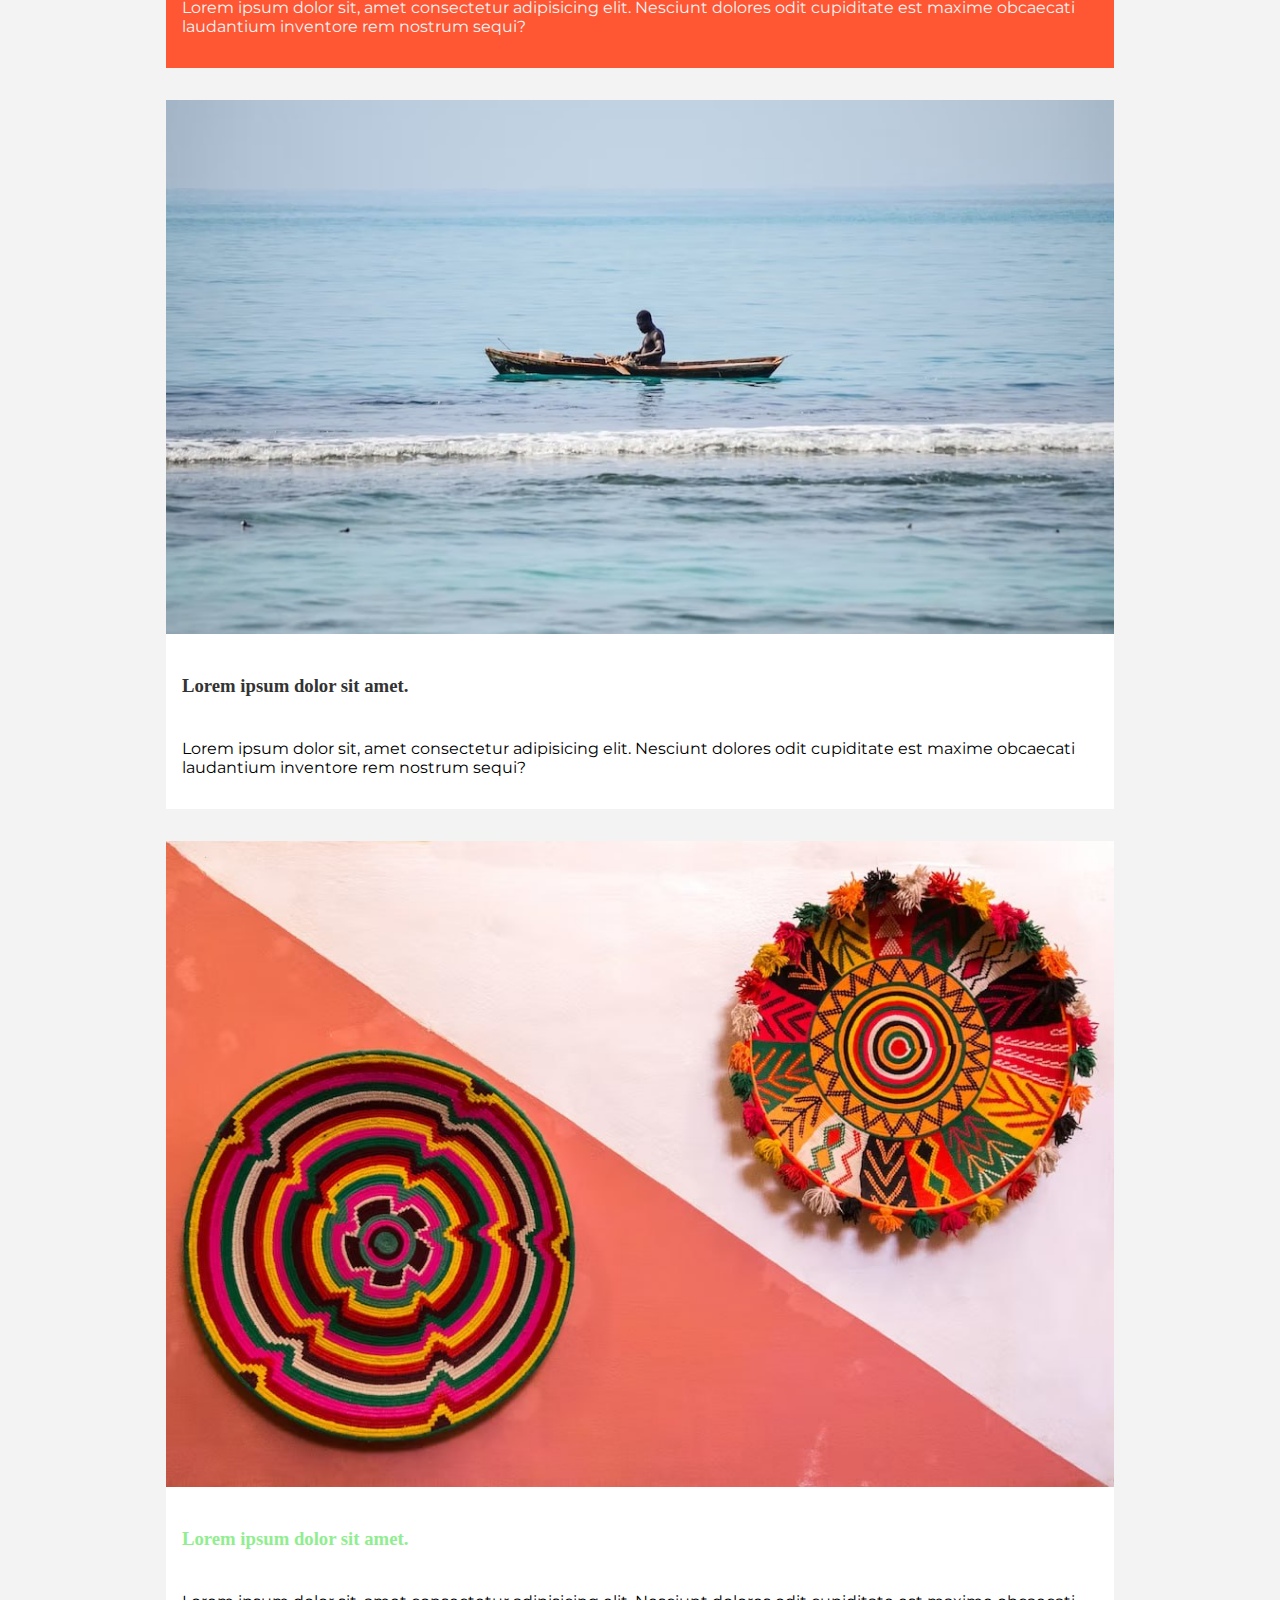
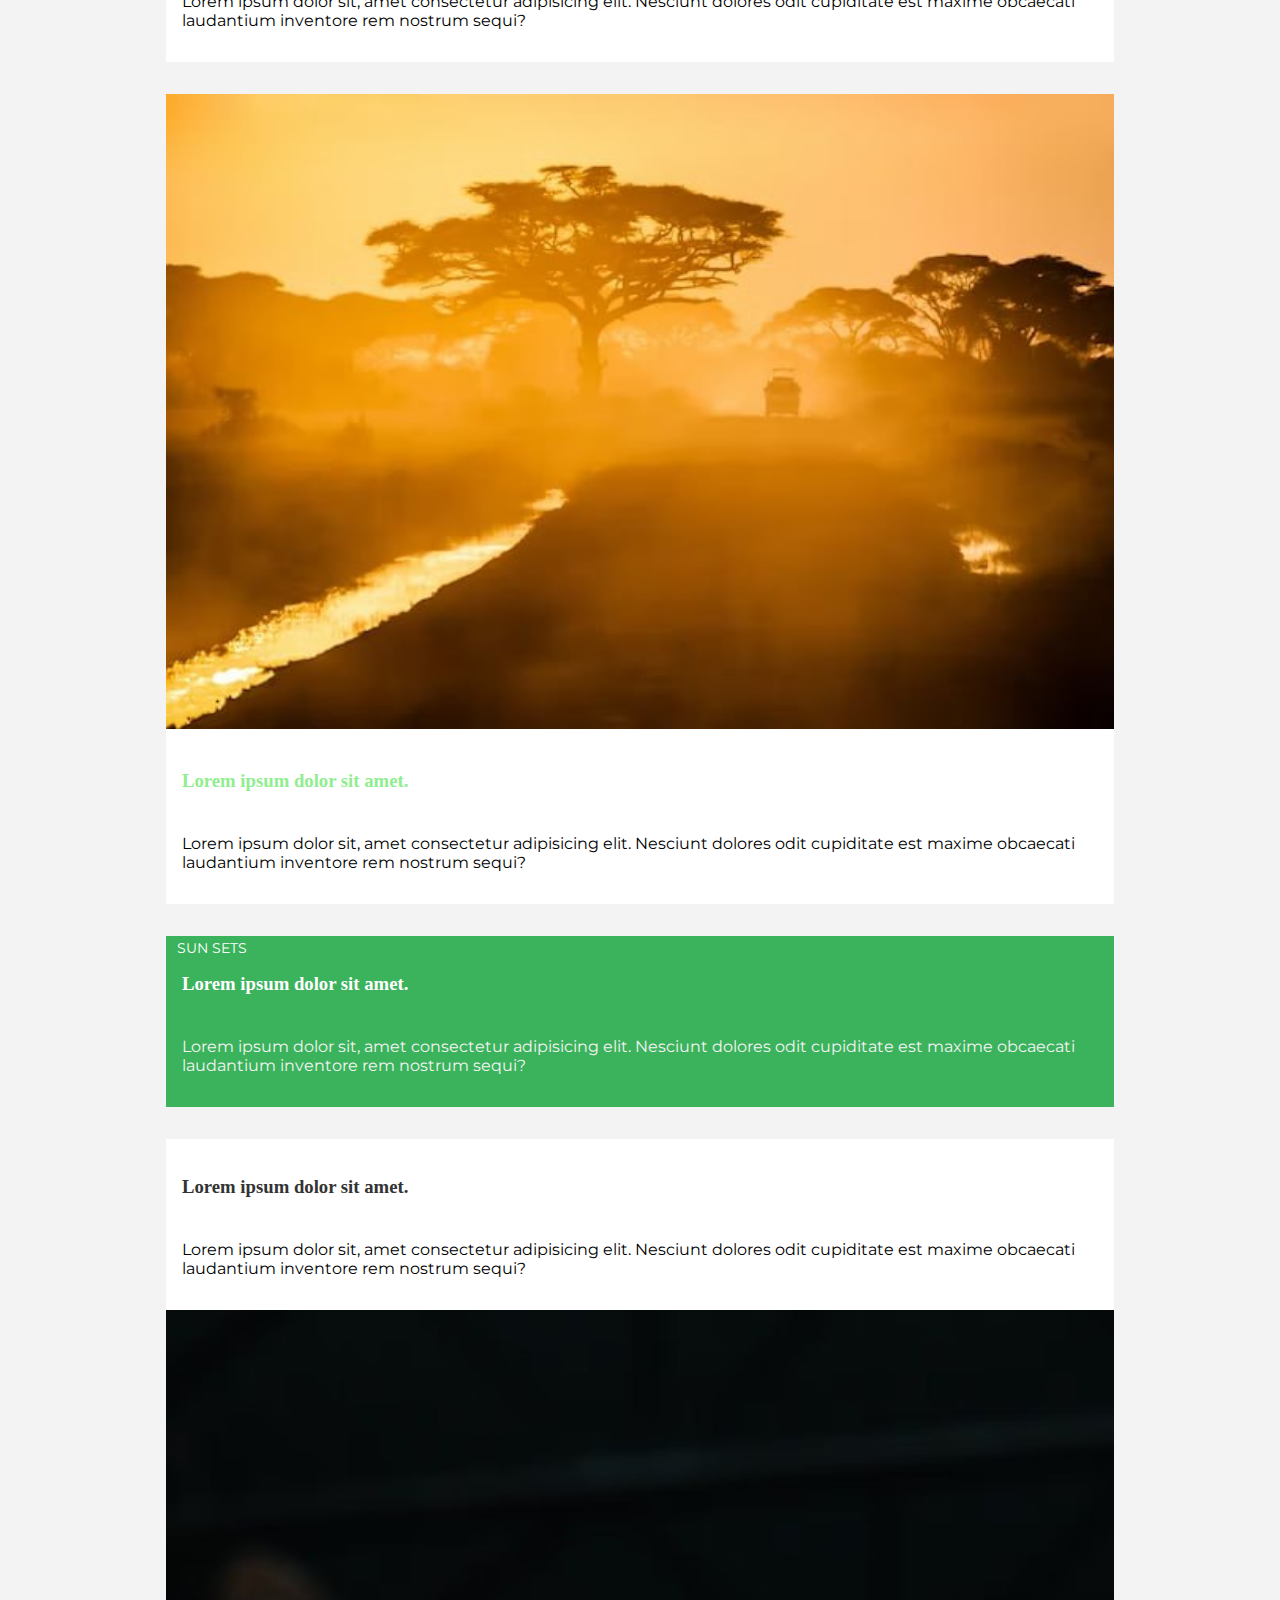
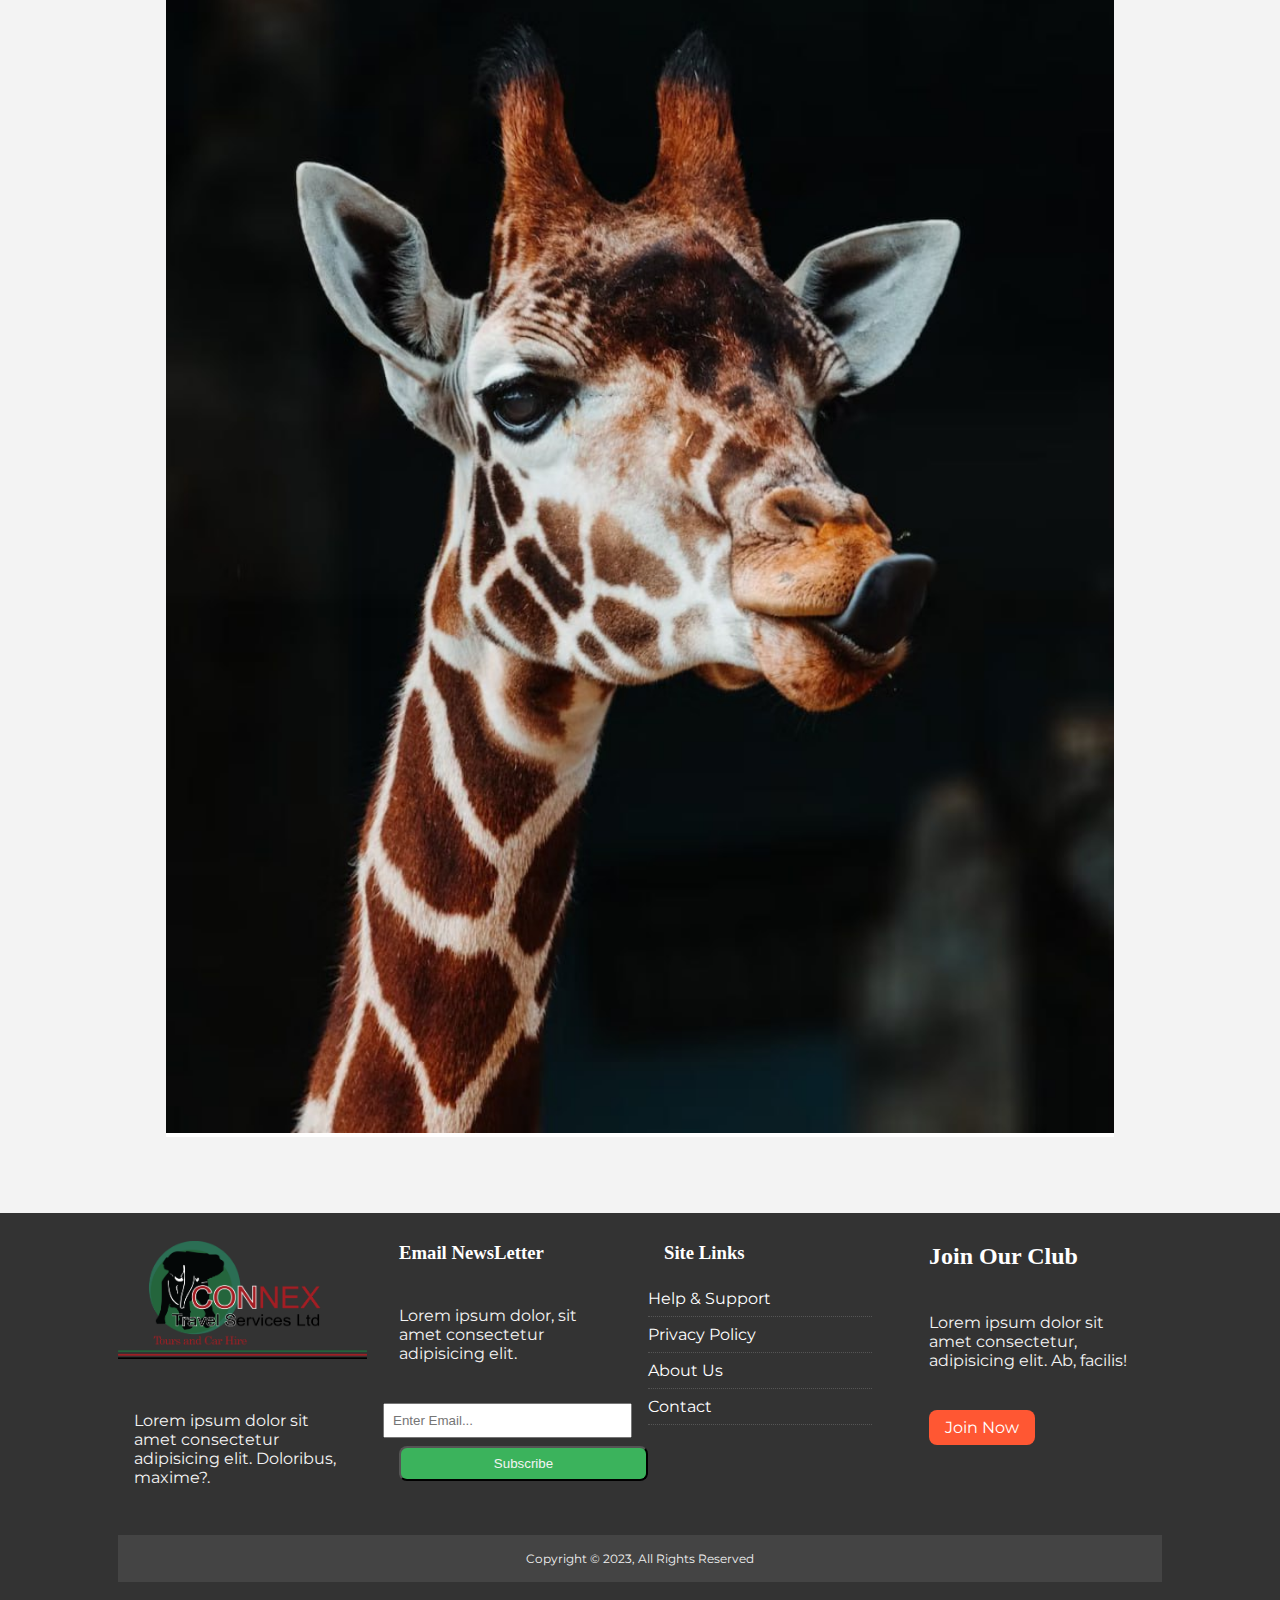
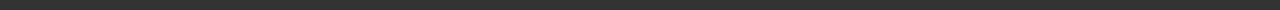
==== commit 496d9b62: "initial commit" ====
--- a/index.html
+++ b/index.html
@@ -7,8 +7,8 @@
     <link rel="shortcut icon" type="image/x-icon" href="favicon.ico">
     <link href="https://fonts.googleapis.com/css2?family=Montserrat&family=Permanent+Marker&display=swap" rel="stylesheet">
     <link href="https://fonts.googleapis.com/css?family=Lato|Staatliches" rel="stylesheet">
-    <link rel="stylesheet" href="css/style.css">
-    <link rel="stylesheet" href="css/mobile.css" media="screen and (max-width:768px)">
+    <link rel="stylesheet" href="./css/style.css">
+    <link rel="stylesheet" href="./css/mobile.css" media="screen and (max-width:768px)">
     <title>Connex | Tourism</title>
 </head>
 <body>
@@ -45,7 +45,7 @@
          <h2 class="py-2 logo">Connex Tours</h2>
          <div class="articles-container">
              <article class="card">
-                 <img src="./img/photo-1484406566174-9da000fda645.avif" alt="">
+                 <img src="./img/photo_2023-02-16_19-31-46.jpg" alt="">
                  <div class="category animals-category">WildLife</div>
                  <div>
                      <h3><a href="articles.html">Lorem ipsum dolor sit amet.</a></h3>
@@ -53,13 +53,13 @@
                  </div>
              </article>
              <article class="card bg-secondary">
-                    <img src="./img/photo-1671830019070-3a8bf700819f.avif" alt="">
+                    <img src="./img/photo_2023-02-16_19-32-36.jpg" alt="">
                      <div class="category sports-category">Nature</div>
                      <h3>Lorem ipsum dolor sit amet.</h3>
                      <p>Lorem ipsum dolor sit, amet consectetur adipisicing elit. Nesciunt dolores odit cupiditate est maxime obcaecati laudantium inventore rem nostrum sequi?</p>
              </article>
              <article class="card">
-                 <img src="./img/photo-1543971928-c58960f9e4e8.avif" alt="">
+                 <img src="./img/photo_2023-02-16_19-32-03.jpg" alt="">
                  <div>
                      <div class="category tech-category">Site Seeing</div>
                      <h3><a href="articles.html">Lorem ipsum dolor sit amet.</a></h3>
@@ -68,14 +68,14 @@
              </article>
              <article class="card">
                  <div>
-                    <img src="./img/photo-1556379069-7c1b1b8990b0.avif" alt="">
+                    <img src="./img/photo_2023-02-16_19-31-37.jpg" alt="">
                      <div class="category sports-category">Culture</div>
                      <h3>Lorem ipsum dolor sit amet.</h3>
                      <p>Lorem ipsum dolor sit, amet consectetur adipisicing elit. Nesciunt dolores odit cupiditate est maxime obcaecati laudantium inventore rem nostrum sequi?</p>
                  </div>
              </article>
              <article class="card">
-                 <img src="./img/photo-1509897739002-791fa79aac9b.avif" alt="">
+                 <img src="./img/photo_2023-02-16_19-32-30.jpg" alt="">
                  <div>
                      <div class="category tech-category">Nature Walks</div>
                      <h3>Lorem ipsum dolor sit amet.</h3>
@@ -93,7 +93,7 @@
                      <h3><a href="articles.html">Lorem ipsum dolor sit amet.</a></h3>
                      <p>Lorem ipsum dolor sit, amet consectetur adipisicing elit. Nesciunt dolores odit cupiditate est maxime obcaecati laudantium inventore rem nostrum sequi?</p>
                  </div>
-                 <img src="./img/photo-1528846335381-eb8efa2080a8.avif" alt="">
+                 <img src="./img/photo_2023-02-16_19-32-09.jpg" alt="">
              </article>
        </div>
 
